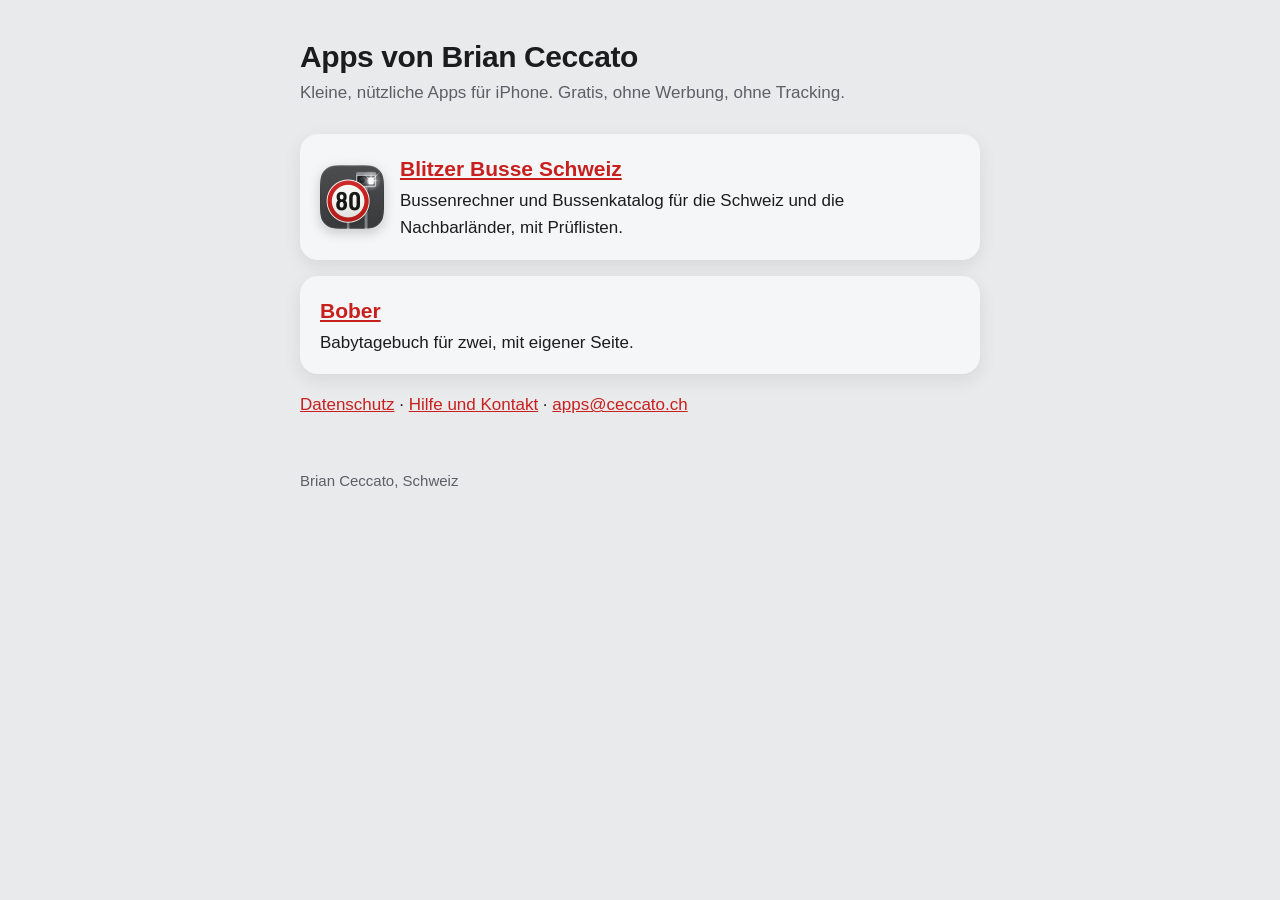
==== apps/index.html @ aa08fc93 "Added Blitzer" ====
<!DOCTYPE html>
<html lang="de">
<head>
<meta charset="utf-8">
<meta name="viewport" content="width=device-width, initial-scale=1">
<title>Apps von Brian Ceccato</title>
<link rel="stylesheet" href="style.css">
<link rel="icon" href="favicon.png">
<link rel="apple-touch-icon" href="apple-touch-icon.png">
</head>
<body>
<div class="wrap">
<header>
  <div>
    <h1>Apps von Brian Ceccato</h1>
    <p class="lead">Kleine, nützliche Apps für iPhone. Gratis, ohne Werbung, ohne Tracking.</p>
  </div>
</header>

<div class="card app">
  <img src="blitzer-icon.png" alt="">
  <div>
    <h2><a href="blitzer.html">Blitzer Busse Schweiz</a></h2>
    <p>Bussenrechner und Bussenkatalog für die Schweiz und die Nachbarländer, mit Prüflisten.</p>
  </div>
</div>

<div class="card app">
  <div>
    <h2><a href="https://ceccato.ch/bober/">Bober</a></h2>
    <p>Babytagebuch für zwei, mit eigener Seite.</p>
  </div>
</div>

<p><a href="datenschutz.html">Datenschutz</a> · <a href="support.html">Hilfe und Kontakt</a> ·
<a href="mailto:apps@ceccato.ch">apps@ceccato.ch</a></p>
<footer>Brian Ceccato, Schweiz</footer>
</div>
</body>
</html>
---- apps/style.css ----
:root { --ink:#1c1c1e; --soft:#5d5f66; --red:#C8201E; --line:#d9dbe0; --bg:#e9eaec; --card:#f5f6f7; }
@media (prefers-color-scheme: dark) {
  :root { --ink:#f2f2f4; --soft:#a4a7ae; --red:#E5483F; --line:#34363b; --bg:#16171a; --card:#222428; }
}
* { box-sizing: border-box; }
body { margin: 0; background: var(--bg); color: var(--ink);
  font: 17px/1.6 -apple-system, BlinkMacSystemFont, "Segoe UI", Roboto, Helvetica, Arial, sans-serif;
  -webkit-text-size-adjust: 100%; }
.wrap { max-width: 720px; margin: 0 auto; padding: 40px 20px 80px; }
header { display: flex; gap: 18px; align-items: center; margin-bottom: 28px; }
.sign { flex: none; width: 72px; height: 72px; border-radius: 50%; background: #fff;
  border: 8px solid #CC0605; box-shadow: 0 0 0 2px #fff, 0 6px 16px rgba(0,0,0,.25);
  display: grid; place-items: center; font: 900 30px/1 -apple-system, "Helvetica Neue", Arial, sans-serif;
  color: #111; letter-spacing: -1px; }
h1 { font-size: 30px; line-height: 1.15; margin: 0; letter-spacing: -0.4px; }
h2 { font-size: 21px; margin: 34px 0 8px; }
h3 { font-size: 17px; margin: 22px 0 4px; }
.lead { color: var(--soft); margin: 4px 0 0; }
a { color: var(--red); }
nav.langs { display: flex; gap: 14px; flex-wrap: wrap; margin: 0 0 26px; font-weight: 600; }
.card { background: var(--card); border-radius: 18px; padding: 18px 20px; margin: 16px 0;
  box-shadow: 0 6px 18px rgba(0,0,0,.08); }
section { scroll-margin-top: 20px; }
hr { border: 0; border-top: 1px solid var(--line); margin: 48px 0 36px; }
footer { color: var(--soft); font-size: 15px; margin-top: 50px; }
ul { padding-left: 22px; } li { margin: 4px 0; }
.app { display: flex; gap: 16px; align-items: center; }
.app img { flex: none; width: 64px; height: 64px; border-radius: 15px; box-shadow: 0 4px 12px rgba(0,0,0,.18); }
.app h2 { margin: 0 0 2px; }
.app p { margin: 0; }
header img { flex: none; width: 72px; height: 72px; border-radius: 17px; box-shadow: 0 6px 16px rgba(0,0,0,.25); }
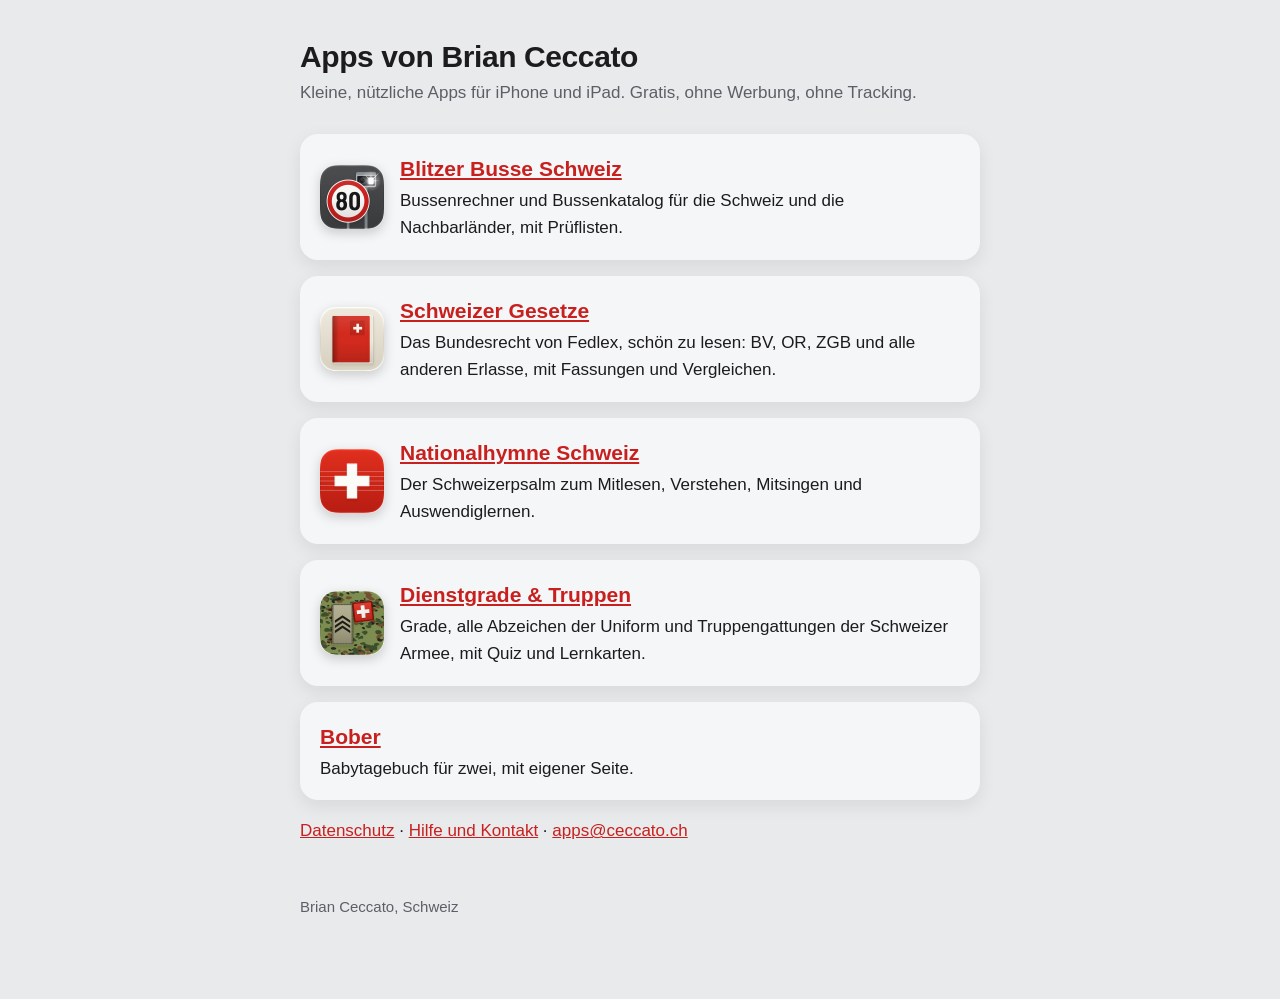
==== commit 8b05fca1: "new apps" ====
--- a/apps/index.html
+++ b/apps/index.html
@@ -13,7 +13,7 @@
 <header>
   <div>
     <h1>Apps von Brian Ceccato</h1>
-    <p class="lead">Kleine, nützliche Apps für iPhone. Gratis, ohne Werbung, ohne Tracking.</p>
+    <p class="lead">Kleine, nützliche Apps für iPhone und iPad. Gratis, ohne Werbung, ohne Tracking.</p>
   </div>
 </header>
 
@@ -22,6 +22,32 @@
   <div>
     <h2><a href="blitzer.html">Blitzer Busse Schweiz</a></h2>
     <p>Bussenrechner und Bussenkatalog für die Schweiz und die Nachbarländer, mit Prüflisten.</p>
+  </div>
+</div>
+
+<div class="card app">
+  <img src="gesetze-icon.png" alt="">
+  <div>
+    <h2><a href="gesetze.html">Schweizer Gesetze</a></h2>
+    <p>Das Bundesrecht von Fedlex, schön zu lesen: BV, OR, ZGB und alle anderen Erlasse, mit
+    Fassungen und Vergleichen.</p>
+  </div>
+</div>
+
+<div class="card app">
+  <img src="nationalhymne-icon.png" alt="">
+  <div>
+    <h2><a href="nationalhymne.html">Nationalhymne Schweiz</a></h2>
+    <p>Der Schweizerpsalm zum Mitlesen, Verstehen, Mitsingen und Auswendiglernen.</p>
+  </div>
+</div>
+
+<div class="card app">
+  <img src="dienstgrade-icon.png" alt="">
+  <div>
+    <h2><a href="dienstgrade.html">Dienstgrade &amp; Truppen</a></h2>
+    <p>Grade, alle Abzeichen der Uniform und Truppengattungen der Schweizer Armee, mit Quiz und
+    Lernkarten.</p>
   </div>
 </div>
 
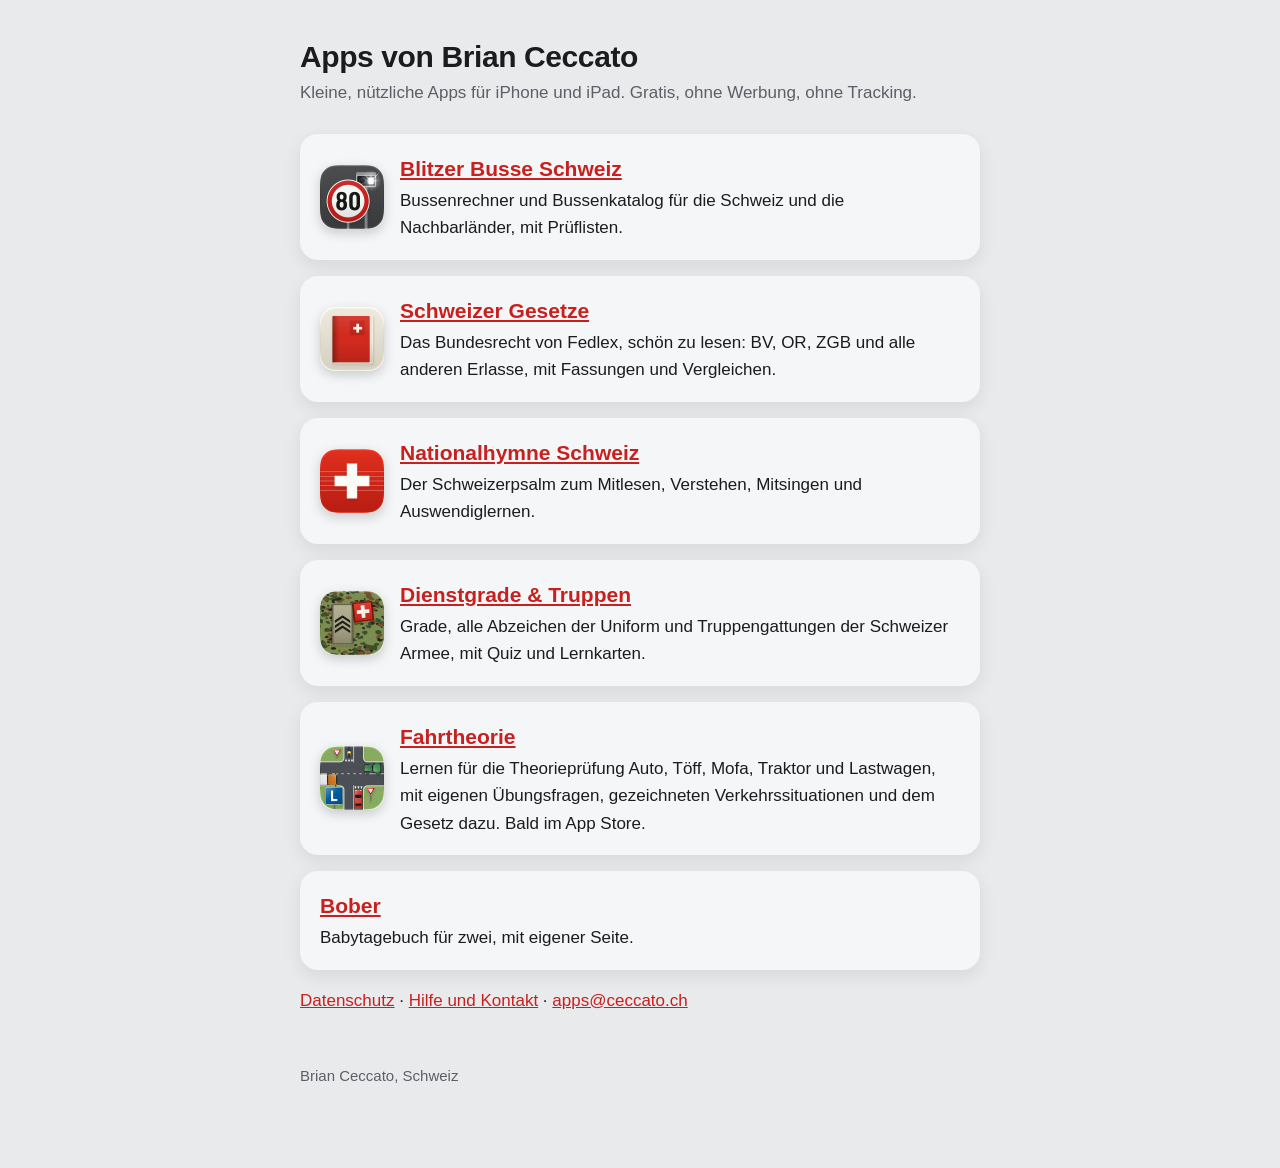
==== commit ca11910a: "fahrkunde" ====
--- a/apps/index.html
+++ b/apps/index.html
@@ -52,6 +52,15 @@
 </div>
 
 <div class="card app">
+  <img src="fahrtheorie-icon.png" alt="">
+  <div>
+    <h2><a href="fahrtheorie.html">Fahrtheorie</a></h2>
+    <p>Lernen für die Theorieprüfung Auto, Töff, Mofa, Traktor und Lastwagen, mit eigenen Übungsfragen, gezeichneten
+    Verkehrssituationen und dem Gesetz dazu. Bald im App Store.</p>
+  </div>
+</div>
+
+<div class="card app">
   <div>
     <h2><a href="https://ceccato.ch/bober/">Bober</a></h2>
     <p>Babytagebuch für zwei, mit eigener Seite.</p>
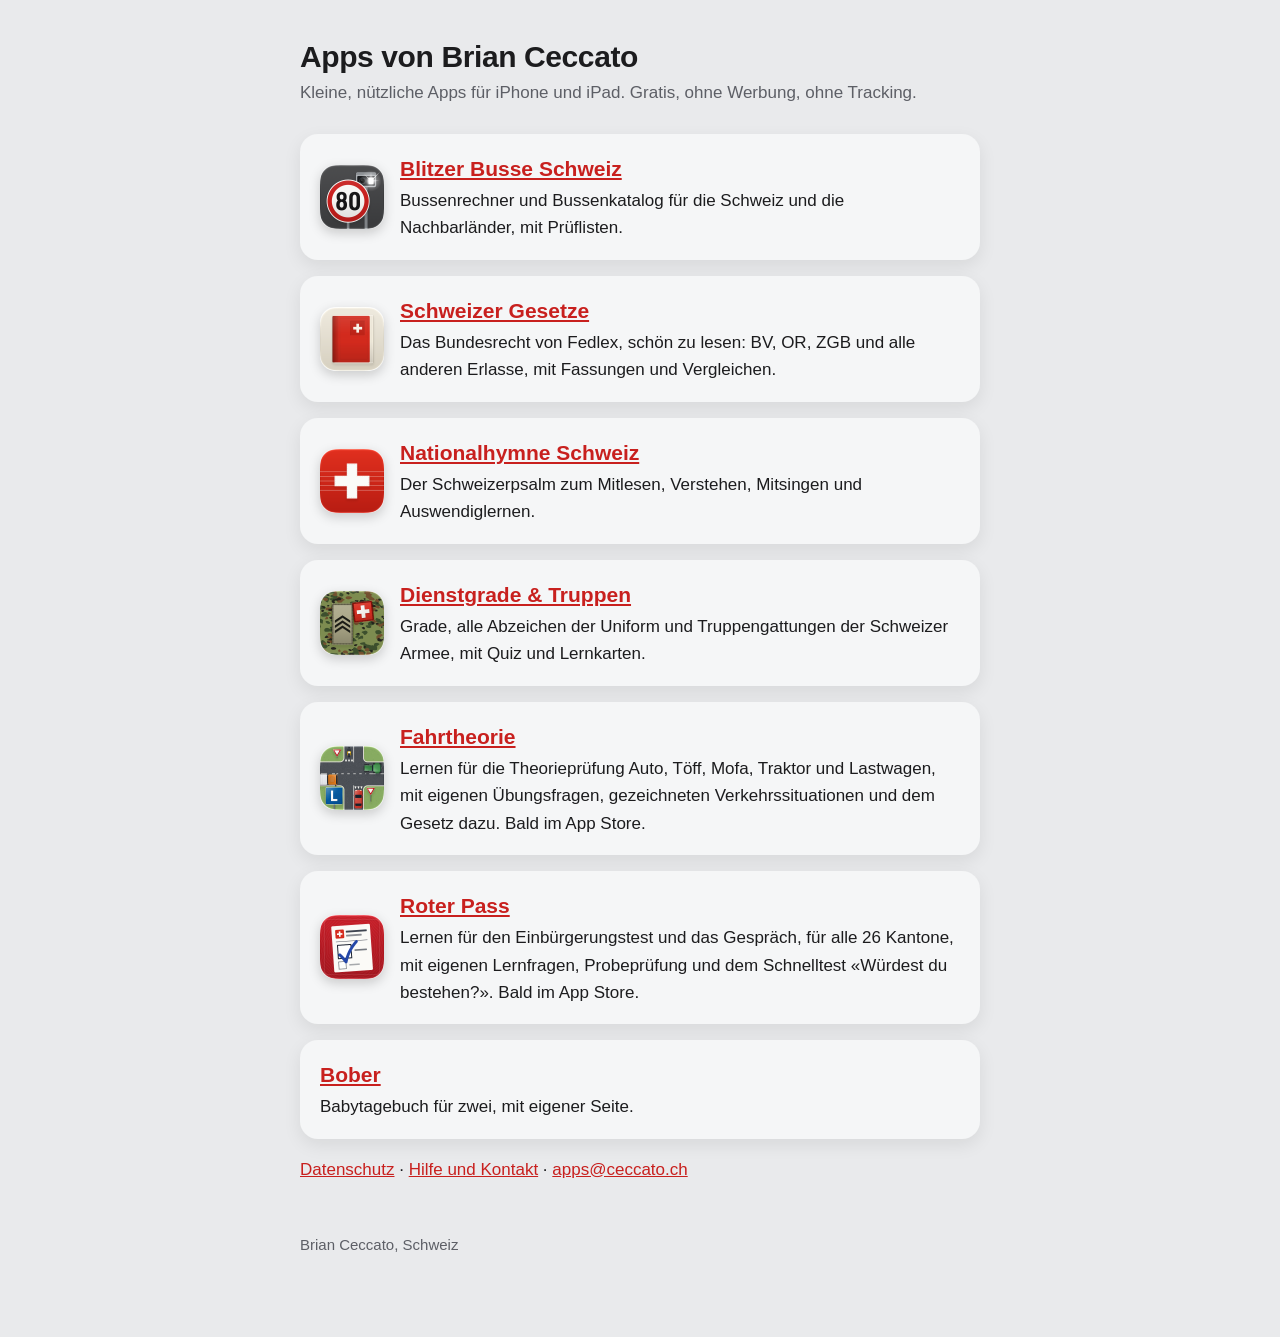
==== commit 25682a7f: "Einbürgerung" ====
--- a/apps/index.html
+++ b/apps/index.html
@@ -61,6 +61,15 @@
 </div>
 
 <div class="card app">
+  <img src="roter-pass-icon.png" alt="">
+  <div>
+    <h2><a href="roter-pass.html">Roter Pass</a></h2>
+    <p>Lernen für den Einbürgerungstest und das Gespräch, für alle 26 Kantone, mit eigenen Lernfragen,
+    Probeprüfung und dem Schnelltest «Würdest du bestehen?». Bald im App Store.</p>
+  </div>
+</div>
+
+<div class="card app">
   <div>
     <h2><a href="https://ceccato.ch/bober/">Bober</a></h2>
     <p>Babytagebuch für zwei, mit eigener Seite.</p>
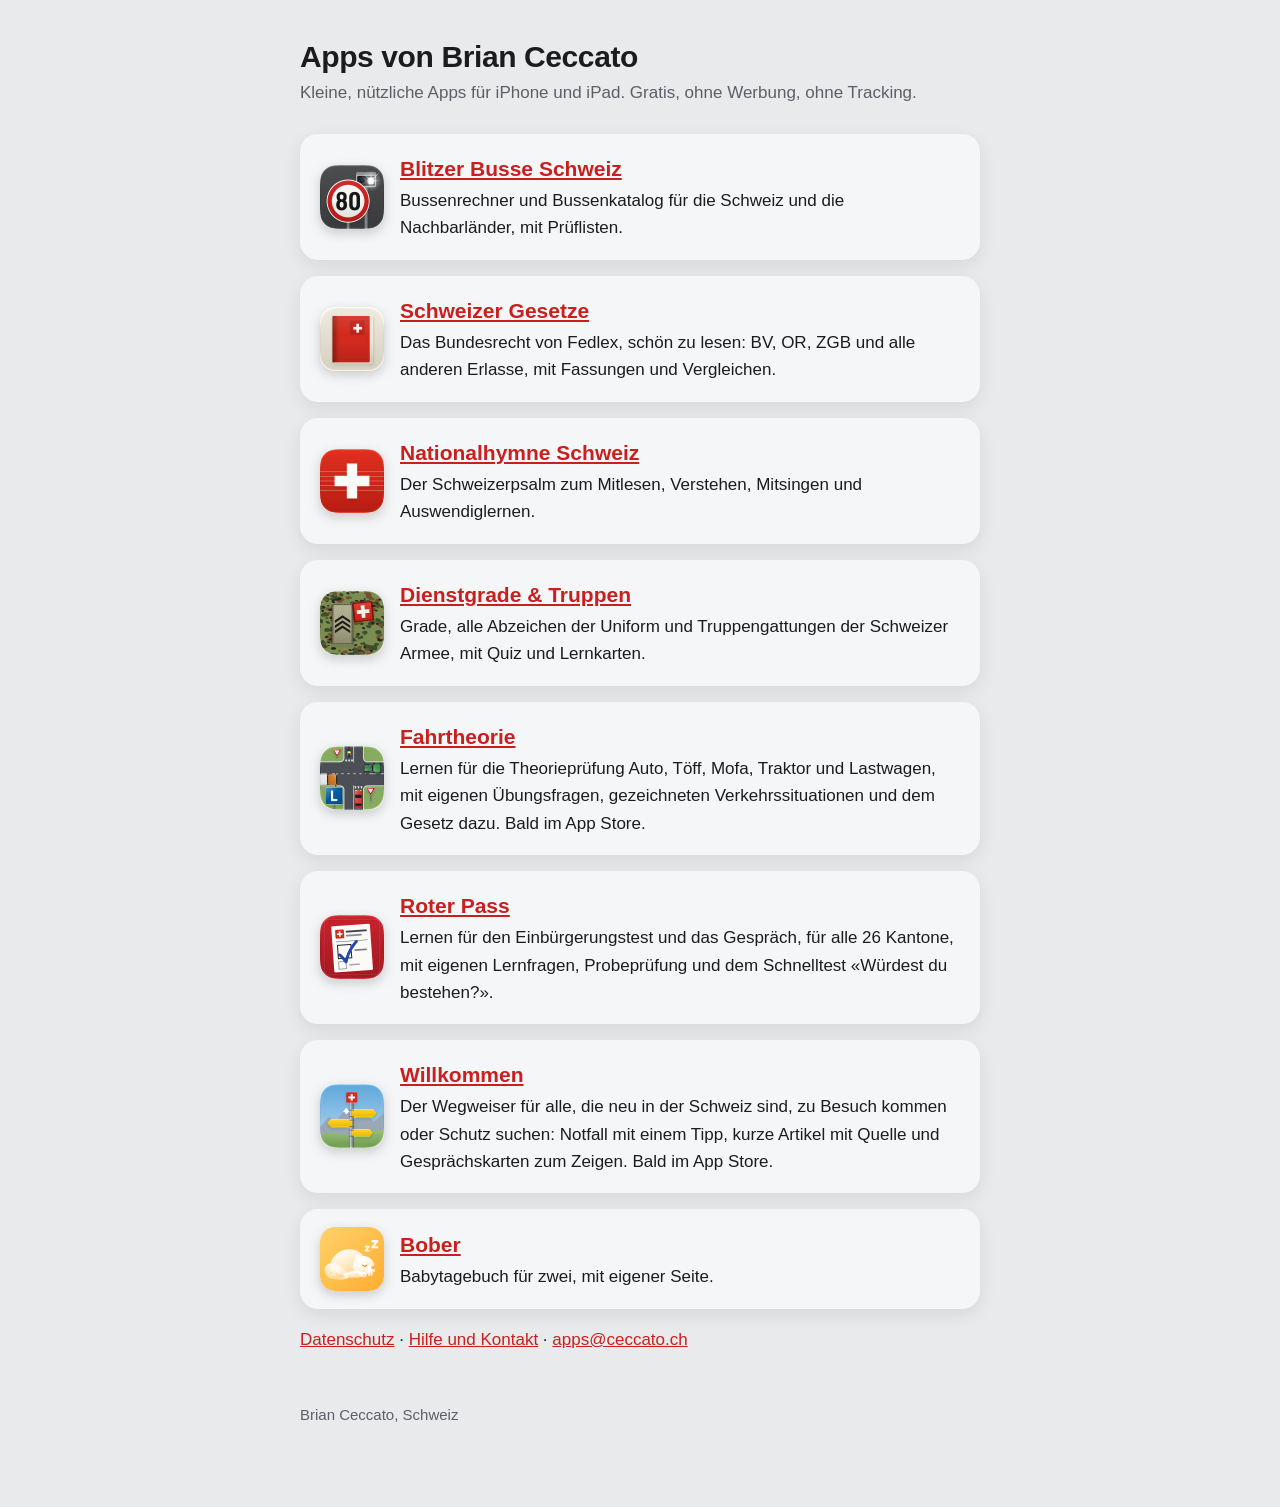
==== commit 02f734a7: "Wilkommen" ====
--- a/apps/index.html
+++ b/apps/index.html
@@ -65,11 +65,21 @@
   <div>
     <h2><a href="roter-pass.html">Roter Pass</a></h2>
     <p>Lernen für den Einbürgerungstest und das Gespräch, für alle 26 Kantone, mit eigenen Lernfragen,
-    Probeprüfung und dem Schnelltest «Würdest du bestehen?». Bald im App Store.</p>
+    Probeprüfung und dem Schnelltest «Würdest du bestehen?».</p>
   </div>
 </div>
 
 <div class="card app">
+  <img src="willkommen-icon.png" alt="">
+  <div>
+    <h2><a href="willkommen.html">Willkommen</a></h2>
+    <p>Der Wegweiser für alle, die neu in der Schweiz sind, zu Besuch kommen oder Schutz suchen: Notfall
+    mit einem Tipp, kurze Artikel mit Quelle und Gesprächskarten zum Zeigen. Bald im App Store.</p>
+  </div>
+</div>
+
+<div class="card app">
+  <img src="bober-icon.png" alt="">
   <div>
     <h2><a href="https://ceccato.ch/bober/">Bober</a></h2>
     <p>Babytagebuch für zwei, mit eigener Seite.</p>
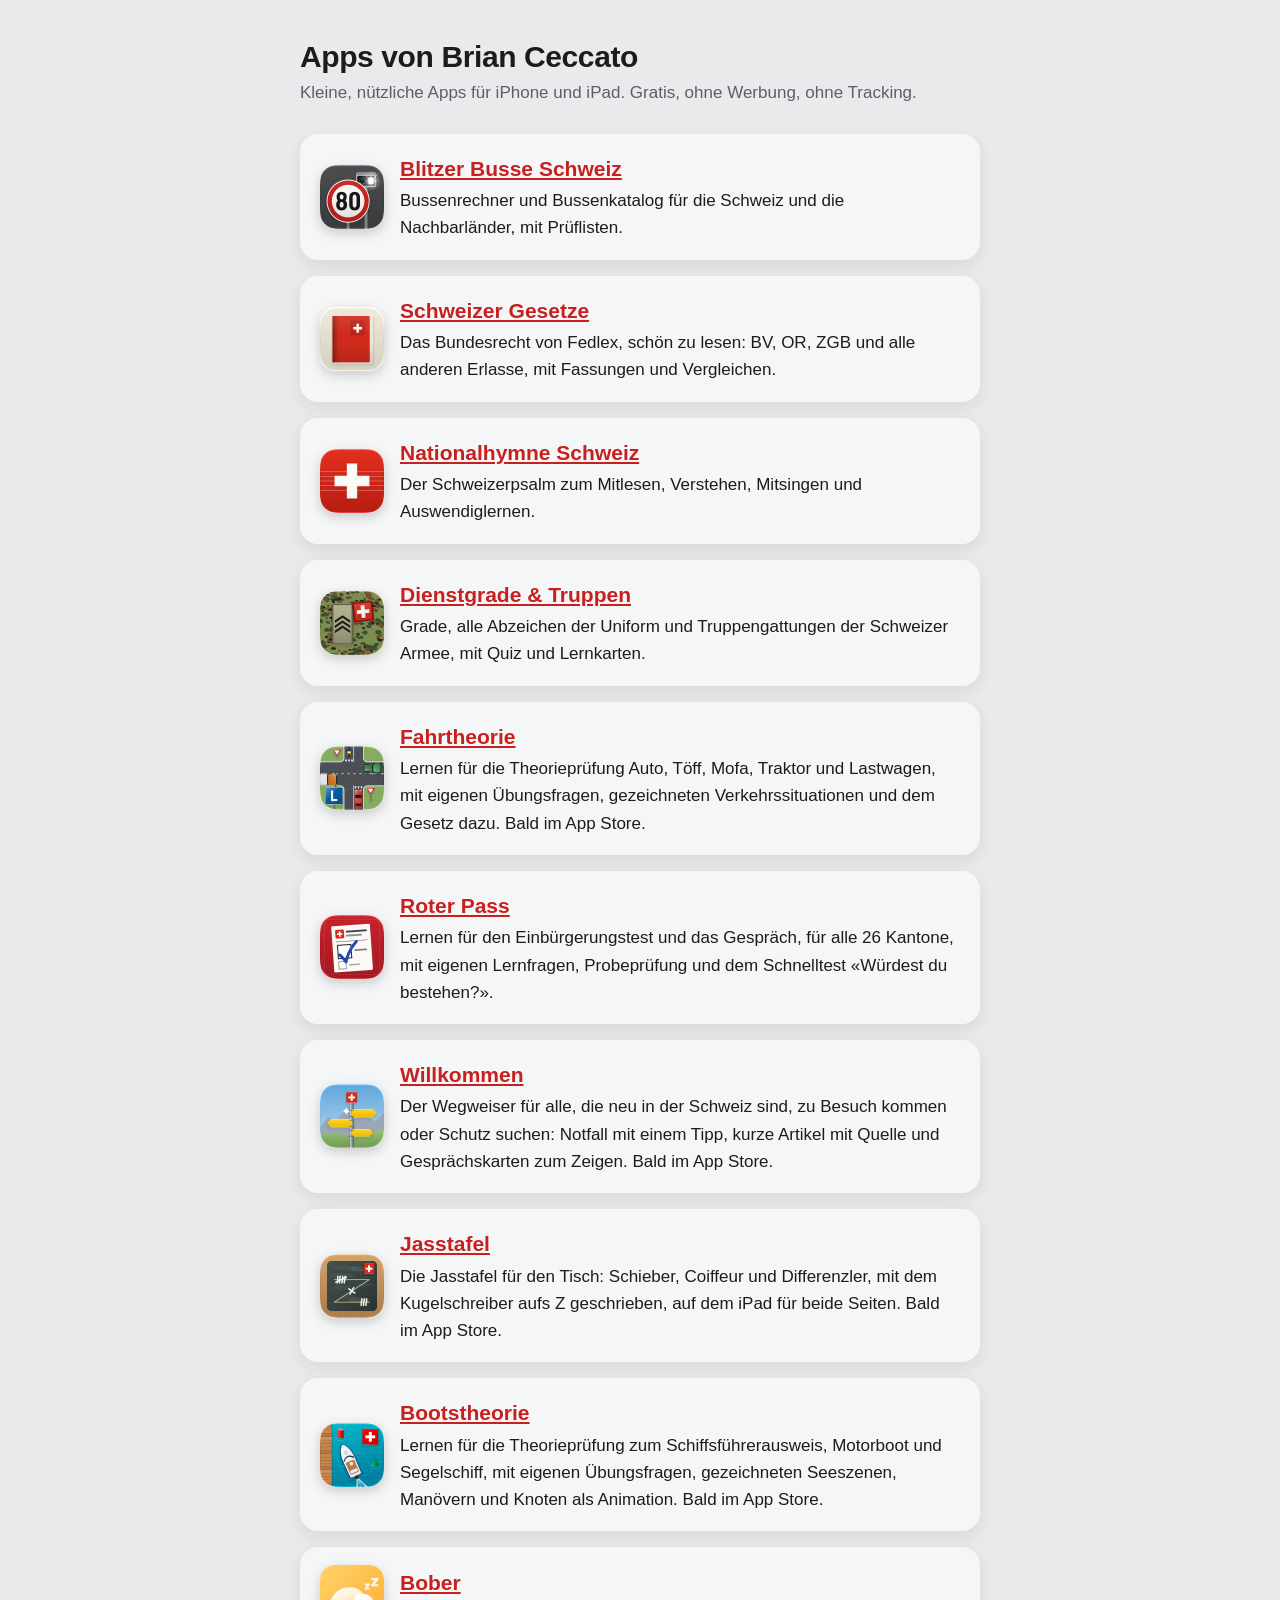
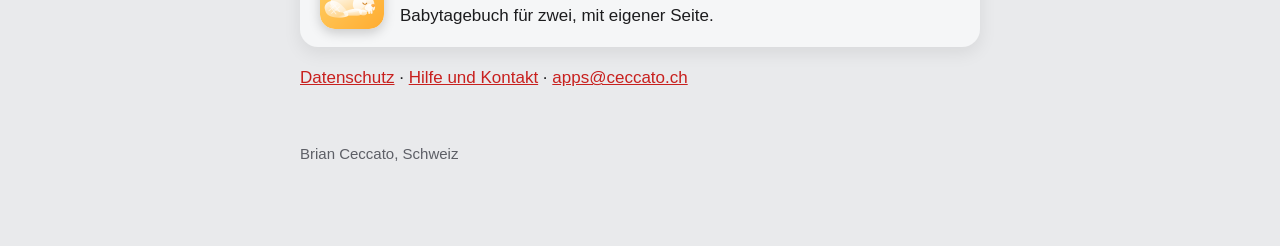
==== commit 312ed6c9: "Jass & Boot" ====
--- a/apps/index.html
+++ b/apps/index.html
@@ -79,6 +79,24 @@
 </div>
 
 <div class="card app">
+  <img src="jasstafel-icon.png" alt="">
+  <div>
+    <h2><a href="jasstafel.html">Jasstafel</a></h2>
+    <p>Die Jasstafel für den Tisch: Schieber, Coiffeur und Differenzler, mit dem Kugelschreiber aufs Z
+    geschrieben, auf dem iPad für beide Seiten. Bald im App Store.</p>
+  </div>
+</div>
+
+<div class="card app">
+  <img src="bootstheorie-icon.png" alt="">
+  <div>
+    <h2><a href="bootstheorie.html">Bootstheorie</a></h2>
+    <p>Lernen für die Theorieprüfung zum Schiffsführerausweis, Motorboot und Segelschiff, mit eigenen
+    Übungsfragen, gezeichneten Seeszenen, Manövern und Knoten als Animation. Bald im App Store.</p>
+  </div>
+</div>
+
+<div class="card app">
   <img src="bober-icon.png" alt="">
   <div>
     <h2><a href="https://ceccato.ch/bober/">Bober</a></h2>
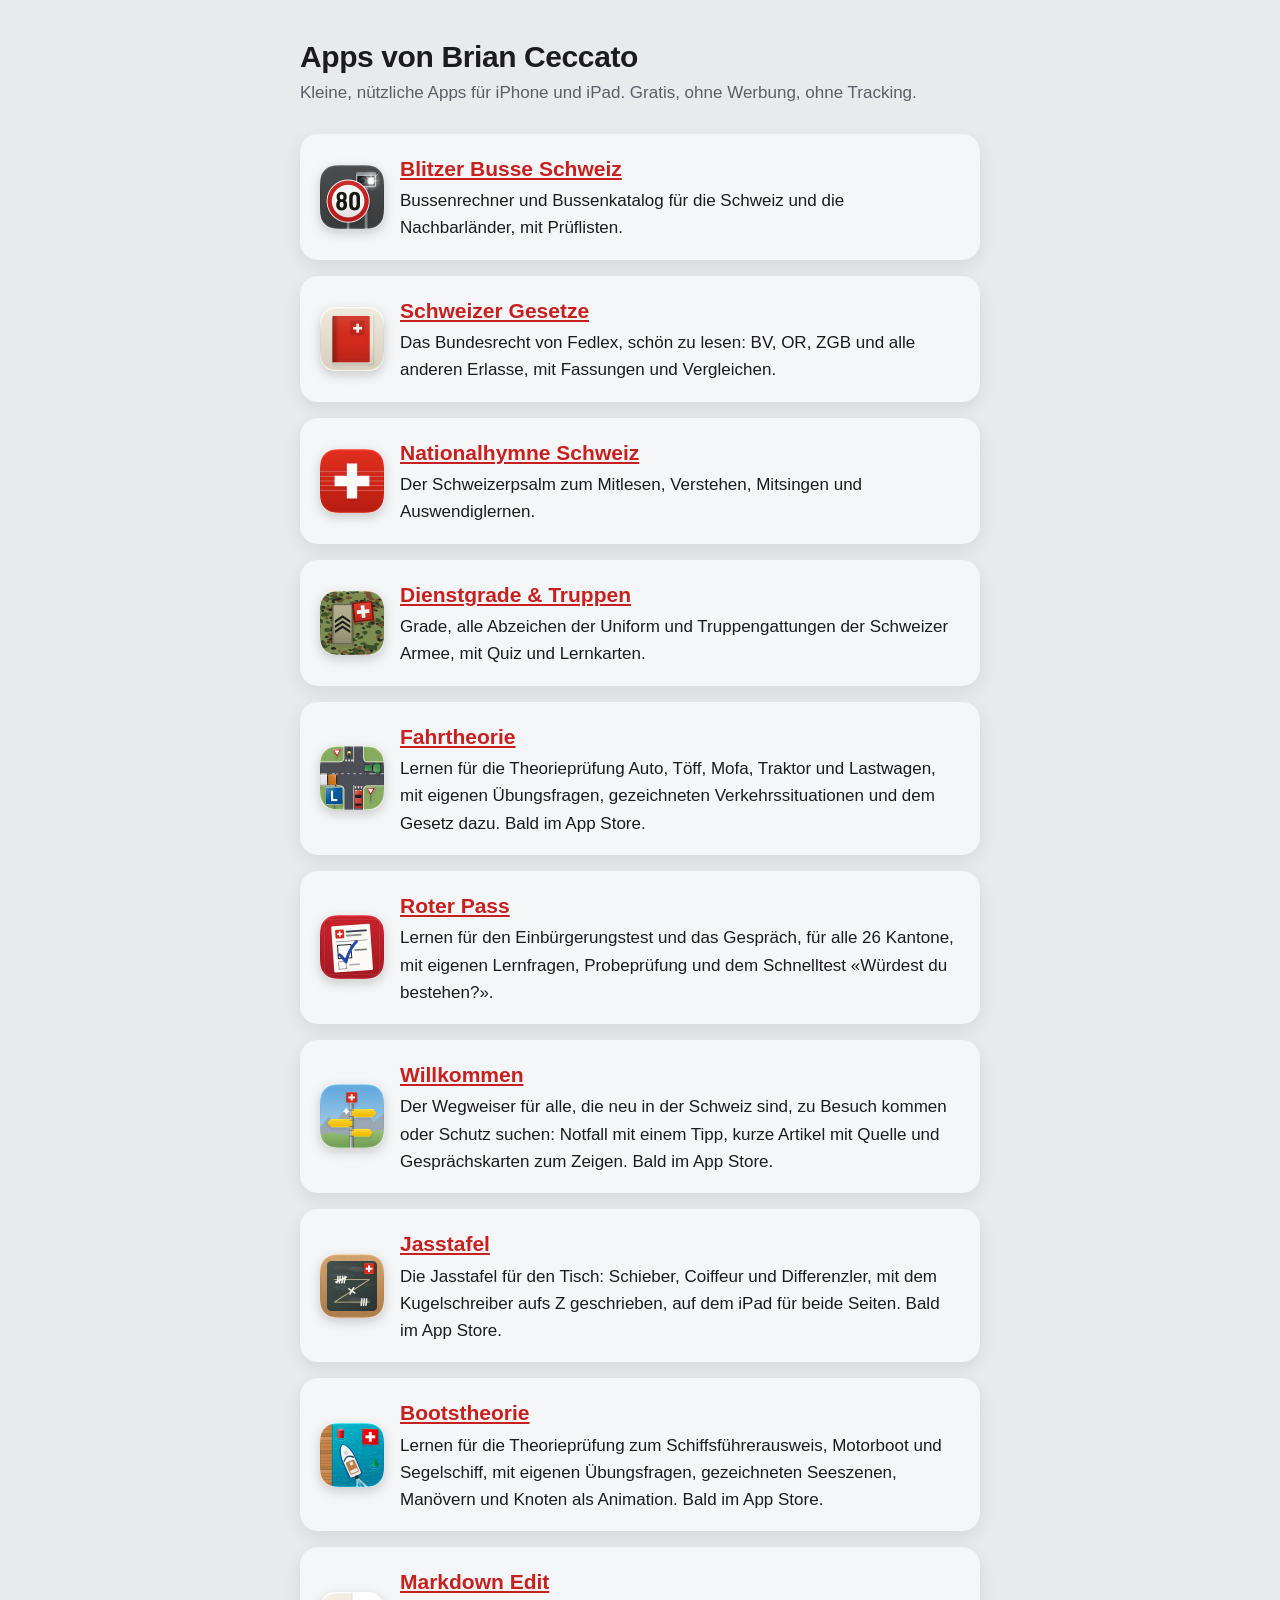
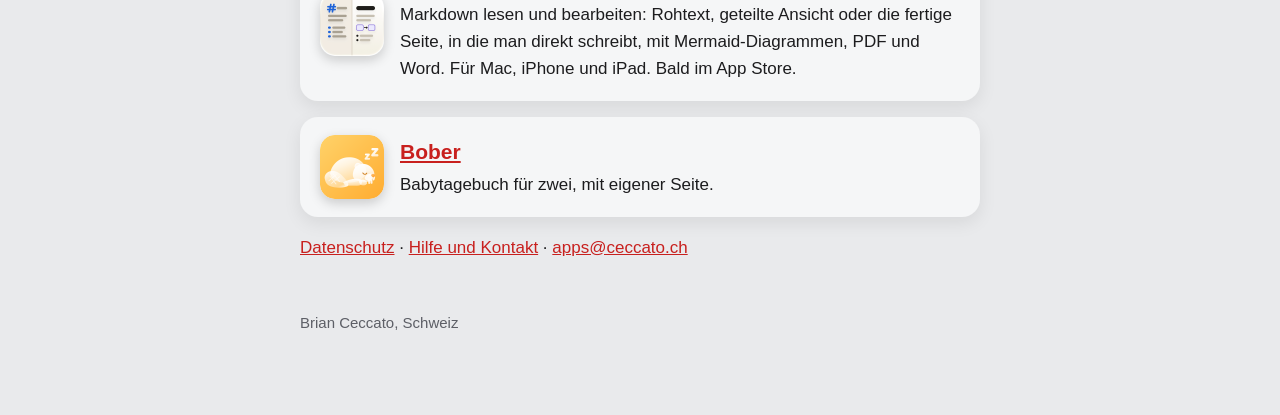
==== commit 398f9cd4: "Markdown Edit" ====
--- a/apps/index.html
+++ b/apps/index.html
@@ -97,6 +97,16 @@
 </div>
 
 <div class="card app">
+  <img src="markdown-edit-icon.png" alt="">
+  <div>
+    <h2><a href="markdown-edit.html">Markdown Edit</a></h2>
+    <p>Markdown lesen und bearbeiten: Rohtext, geteilte Ansicht oder die fertige Seite, in die man
+    direkt schreibt, mit Mermaid-Diagrammen, PDF und Word. Für Mac, iPhone und iPad. Bald im App
+    Store.</p>
+  </div>
+</div>
+
+<div class="card app">
   <img src="bober-icon.png" alt="">
   <div>
     <h2><a href="https://ceccato.ch/bober/">Bober</a></h2>
